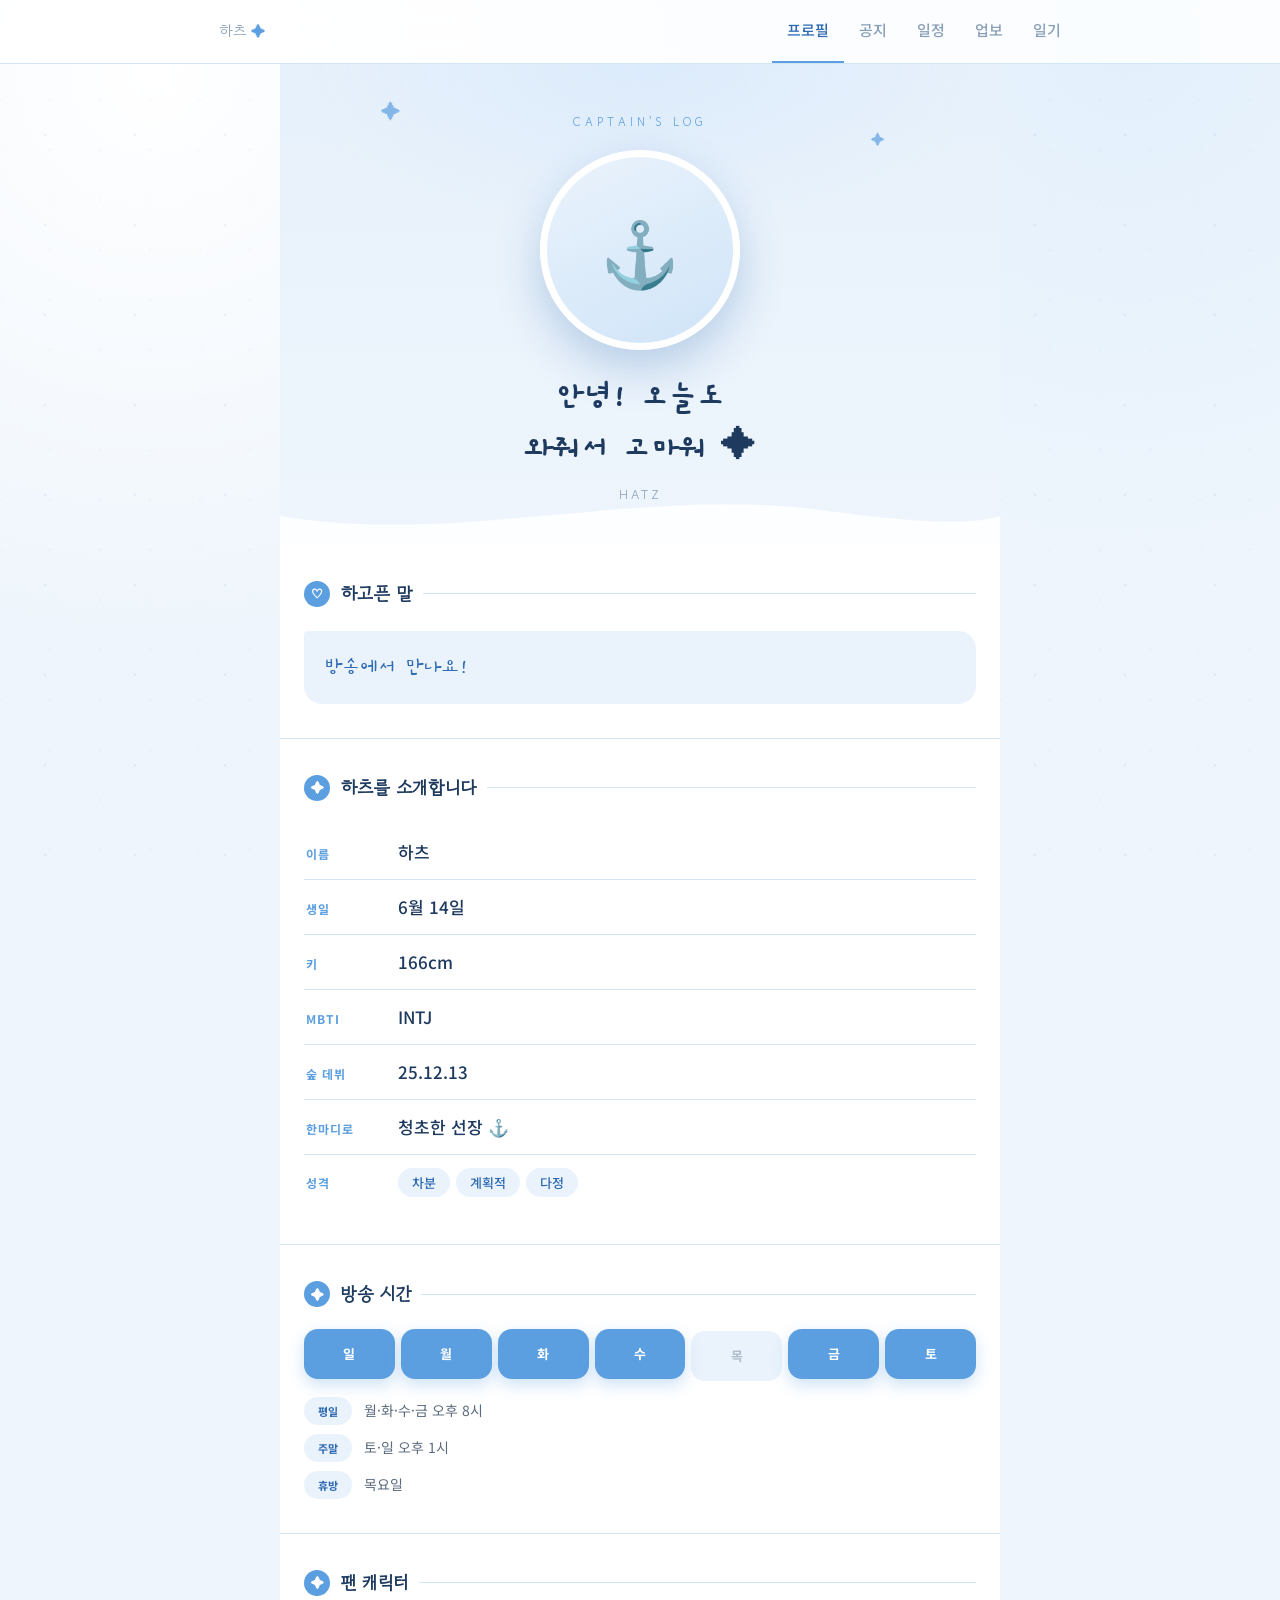
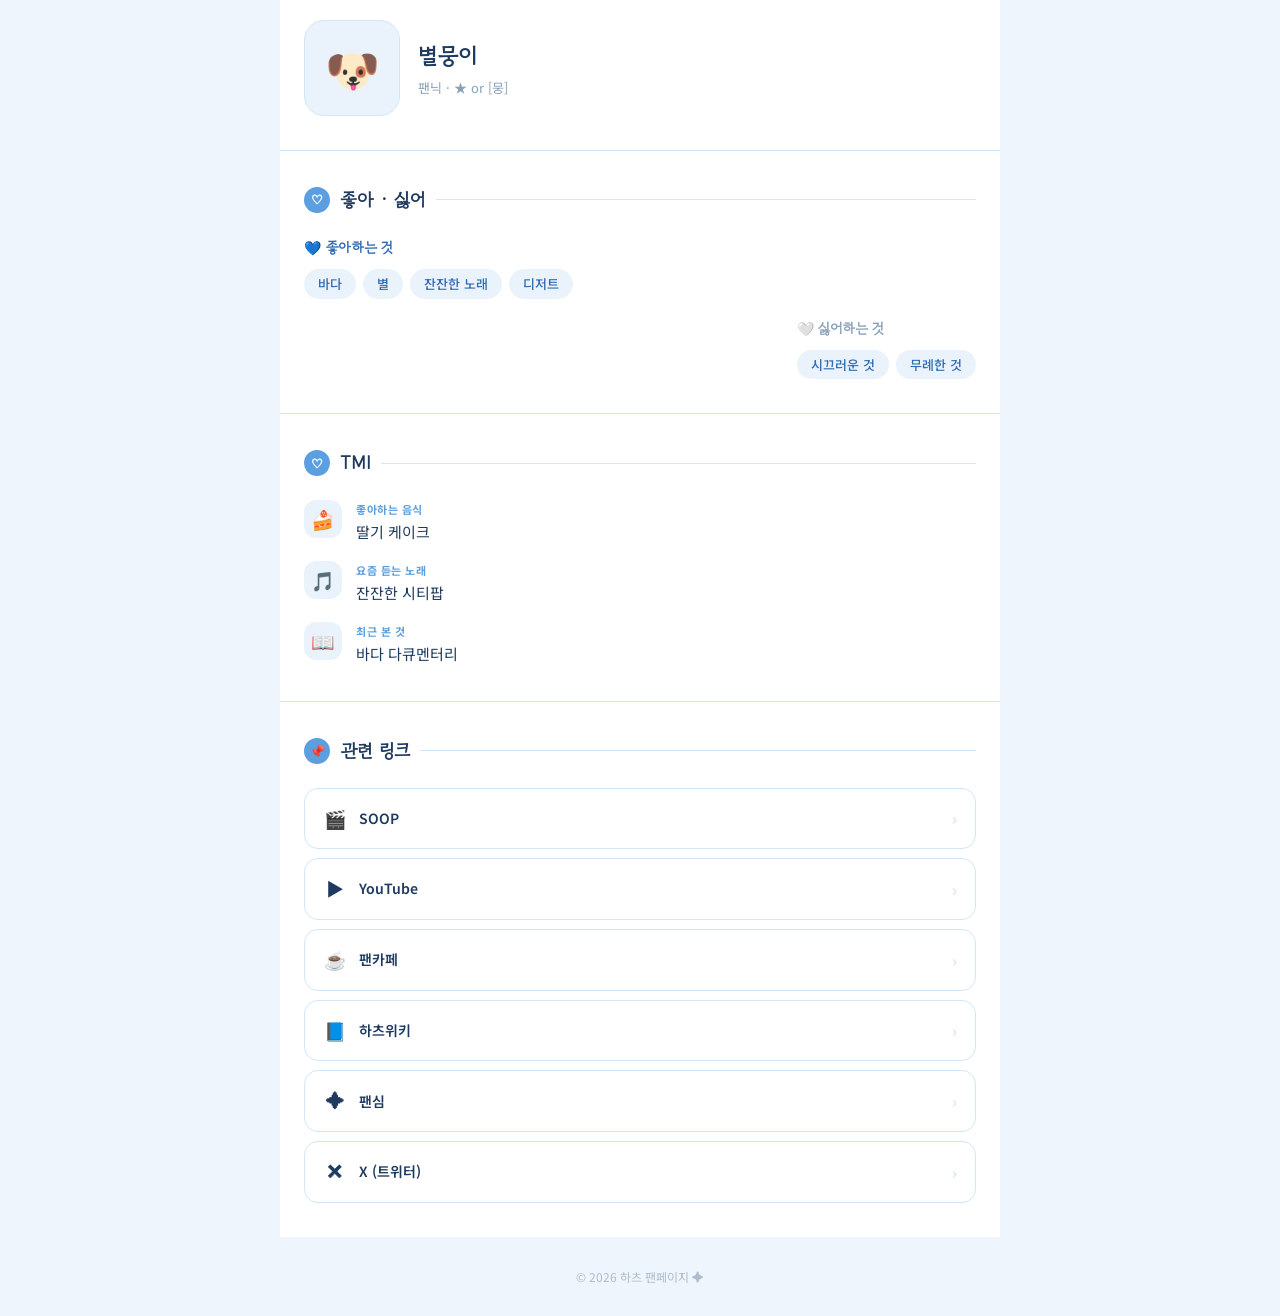
==== index.html @ 46e740e1 "Add files via upload" ====
<!DOCTYPE html>
<html lang="ko">
<head>
  <meta charset="UTF-8">
  <meta name="viewport" content="width=device-width, initial-scale=1.0">
  <title>하츠 ✦</title>
  <link rel="preconnect" href="https://fonts.googleapis.com">
  <link rel="preconnect" href="https://fonts.gstatic.com" crossorigin>
  <link href="https://fonts.googleapis.com/css2?family=Gaegu:wght@400;700&family=Gowun+Dodum&family=Noto+Sans+KR:wght@300;400;500;700&display=swap" rel="stylesheet">
  <link rel="stylesheet" href="style.css">
  <style>
    body { padding: 0; }
    .stage { position: relative; z-index: 1; max-width: 720px; margin: 0 auto; }

    /* ===== 히어로 (풀블리드) ===== */
    .hero {
      position: relative; text-align: center;
      padding: 48px 22px 40px;
      overflow: hidden;
    }
    .hero::before {
      content: ''; position: absolute; inset: 0; z-index: -1;
      background:
        radial-gradient(ellipse 70% 50% at 50% 0%, #dcebfb 0%, transparent 70%),
        linear-gradient(180deg, #e7f1fb 0%, var(--ice-bg) 100%);
    }
    .hero-wave {
      position: absolute; left: 0; right: 0; bottom: -1px; z-index: -1;
      width: 100%; height: 60px; display: block;
    }
    .eyebrow {
      font-family: var(--serif); font-size: 12px; letter-spacing: 4px;
      color: var(--ice); text-transform: uppercase; margin-bottom: 18px;
    }
    .portrait {
      width: 200px; height: 200px; margin: 0 auto 22px;
      border-radius: 50%; overflow: hidden; position: relative;
      border: 7px solid #fff;
      box-shadow: 0 18px 44px rgba(47,107,179,0.28);
      background: linear-gradient(155deg, #eaf3fc, #cfe4f8);
      display: flex; align-items: center; justify-content: center; font-size: 64px;
    }
    .portrait img { width: 100%; height: 100%; object-fit: cover; }
    .portrait-ring {
      position: absolute; inset: -16px; border-radius: 50%;
      border: 1.5px dashed rgba(91,159,224,0.4); z-index: 2; pointer-events: none;
    }
    .hero-star { position: absolute; top: 30px; font-size: 20px; color: var(--ice); opacity: 0.7; }
    .quote {
      font-family: var(--hand); font-weight: 700;
      font-size: clamp(26px, 7vw, 34px); color: var(--ice-ink);
      line-height: 1.5; margin-bottom: 10px;
    }
    .hero-name {
      font-family: var(--serif); font-size: 13px; letter-spacing: 3px;
      color: var(--silver);
    }
    .hero-sub {
      display: inline-block; margin-top: 14px;
      font-family: var(--hand); font-size: 18px; color: var(--ice-deep);
      background: rgba(255,255,255,0.7); border: 1px solid var(--ice-light);
      padding: 4px 16px; border-radius: 999px;
    }
    .hero-sub:empty { display: none; }

    /* ===== 섹션 공통 ===== */
    .sec { padding: 34px 24px; position: relative; }
    .sec + .sec { border-top: 1px solid var(--ice-light); }
    .sec-label {
      display: flex; align-items: center; gap: 10px;
      font-family: var(--serif); font-size: 18px; font-weight: 700;
      color: var(--ice-ink); margin-bottom: 22px;
    }
    .sec-label .mk {
      font-size: 13px; color: #fff; background: var(--ice);
      width: 26px; height: 26px; border-radius: 50%;
      display: inline-flex; align-items: center; justify-content: center; flex-shrink: 0;
    }
    .sec-label .ln { flex: 1; height: 1px; background: var(--ice-light); }

    /* 말풍선 */
    .speech {
      font-family: var(--hand); font-size: 22px; line-height: 1.7;
      color: var(--ice-deep); white-space: pre-wrap;
      background: var(--ice-soft); border-radius: 4px 18px 18px 18px;
      padding: 18px 20px; position: relative;
    }

    /* 프로필 명세 (라인 리스트) */
    .spec { display: flex; flex-direction: column; }
    .spec-row {
      display: flex; align-items: baseline; gap: 16px;
      padding: 13px 2px; border-bottom: 1px solid var(--ice-light);
    }
    .spec-row:last-child { border-bottom: none; }
    .spec-key {
      width: 76px; flex-shrink: 0; font-size: 12px; font-weight: 700;
      color: var(--ice); letter-spacing: 1px;
    }
    .spec-val { font-size: 17px; color: var(--ice-ink); font-weight: 500; }
    .spec-tags { display: flex; flex-wrap: wrap; gap: 6px; }

    /* 타임테이블 스트립 */
    .week { display: flex; gap: 6px; }
    .wd {
      flex: 1; text-align: center; padding: 14px 0;
      border-radius: var(--radius-md); background: var(--ice-soft);
      color: var(--silver-lt); font-size: 13px; font-weight: 700;
      transition: all var(--transition);
    }
    .wd.on { background: var(--ice); color: #fff; box-shadow: 0 6px 16px rgba(91,159,224,0.3); transform: translateY(-2px); }
    .times { margin-top: 16px; display: flex; flex-direction: column; gap: 9px; }
    .trow { display: flex; align-items: center; gap: 12px; font-size: 14px; color: var(--text-mid); }
    .ttag {
      flex-shrink: 0; width: 48px; text-align: center;
      font-size: 11px; font-weight: 700; color: var(--ice-deep);
      background: var(--ice-soft); padding: 5px 0; border-radius: 999px;
    }

    /* 팬 캐릭터 */
    .fan { display: flex; gap: 18px; align-items: center; flex-wrap: wrap; }
    .fan-thumb {
      width: 96px; height: 96px; border-radius: 20px; flex-shrink: 0;
      object-fit: cover; border: 1px solid var(--ice-light); background: #fff;
    }
    .fan-emoji {
      width: 96px; height: 96px; border-radius: 20px; flex-shrink: 0;
      display: flex; align-items: center; justify-content: center; font-size: 44px;
      background: var(--ice-soft); border: 1px solid var(--ice-light);
    }
    .fan-info { flex: 1; min-width: 140px; }
    .fan-name { font-family: var(--serif); font-size: 22px; font-weight: 700; color: var(--ice-ink); }
    .fan-nick { font-size: 13px; color: var(--silver); margin-top: 4px; }

    /* 좋아/싫어 (비대칭) */
    .pref { display: flex; flex-direction: column; gap: 18px; }
    .pref-head { font-family: var(--serif); font-size: 14px; font-weight: 700; margin-bottom: 10px; display: flex; align-items: center; gap: 7px; }
    .pref-good .pref-head { color: var(--ice-deep); }
    .pref-bad .pref-head { color: var(--silver); }
    .pref-good { align-self: flex-start; max-width: 88%; }
    .pref-bad { align-self: flex-end; max-width: 88%; text-align: right; }
    .chips { display: flex; flex-wrap: wrap; gap: 7px; }
    .pref-bad .chips { justify-content: flex-end; }

    /* TMI */
    .tmi { display: flex; flex-direction: column; gap: 16px; }
    .tmi-row { display: flex; gap: 14px; align-items: flex-start; }
    .tmi-ic {
      width: 38px; height: 38px; border-radius: 12px; flex-shrink: 0;
      background: var(--ice-soft); display: flex; align-items: center; justify-content: center; font-size: 19px;
    }
    .tmi-k { font-size: 11px; color: var(--ice); font-weight: 700; letter-spacing: 0.5px; }
    .tmi-v { font-size: 15px; color: var(--ice-ink); margin-top: 2px; }

    /* 링크 (풀폭 리스트) */
    .links { display: flex; flex-direction: column; gap: 9px; }
    .lk {
      display: flex; align-items: center; gap: 12px;
      padding: 15px 18px; border-radius: var(--radius-md);
      background: #fff; border: 1px solid var(--ice-light);
      text-decoration: none; color: var(--ice-ink); font-weight: 600; font-size: 14px;
      transition: all var(--transition);
    }
    .lk:hover { border-color: var(--ice); background: var(--ice-soft); transform: translateX(4px); }
    .lk .lk-ic { font-size: 18px; width: 24px; text-align: center; }
    .lk .lk-go { margin-left: auto; color: var(--ice-light); font-size: 16px; }
    .lk:hover .lk-go { color: var(--ice); }

    .foot { text-align: center; padding: 30px; font-size: 12px; color: var(--silver-lt); }
  </style>
</head>
<body>

<nav class="nav"><div class="nav-inner">
  <a href="index.html" class="nav-logo">하츠 <span class="star">✦</span></a>
  <a href="index.html" class="active">프로필</a>
  <a href="notice/">공지</a>
  <a href="schedule/">일정</a>
  <a href="work/">업보</a>
  <a href="diary/">일기</a>
</div></nav>

<div class="stage">

  <!-- 히어로 -->
  <header class="hero">
    <span class="hero-star" style="left:14%">✦</span>
    <span class="hero-star" style="right:16%;top:64px;font-size:14px">✦</span>
    <div class="eyebrow">Captain's Log</div>
    <div class="portrait">
      <span class="portrait-ring"></span>
      <img id="portrait" src="" alt="" style="display:none" onerror="this.style.display='none';this.parentNode.querySelector('.ph').style.display='flex'">
      <span class="ph" style="display:flex;align-items:center;justify-content:center;width:100%;height:100%">⚓</span>
    </div>
    <div class="quote" id="quote">안녕! 오늘도<br>와줘서 고마워 ✦</div>
    <div class="hero-name" id="hero-name">HATZ</div>
    <div class="hero-sub" id="head-sub"></div>
    <svg class="hero-wave" viewBox="0 0 720 60" preserveAspectRatio="none"><path d="M0,30 C180,60 360,0 540,24 C630,36 690,40 720,30 L720,60 L0,60 Z" fill="#ffffff" opacity="0.9"/></svg>
  </header>

  <!-- 하고픈 말 -->
  <section class="sec" style="background:#fff">
    <div class="sec-label"><span class="mk">♡</span> 하고픈 말 <span class="ln"></span></div>
    <div class="speech" id="msg">방송에서 만나요!</div>
  </section>

  <!-- 소개 -->
  <section class="sec" style="background:#fff">
    <div class="sec-label"><span class="mk">✦</span> 하츠를 소개합니다 <span class="ln"></span></div>
    <div class="spec">
      <div class="spec-row"><span class="spec-key">이름</span><span class="spec-val" id="info-name">하츠</span></div>
      <div class="spec-row"><span class="spec-key">생일</span><span class="spec-val" id="info-birth">6월 14일</span></div>
      <div class="spec-row"><span class="spec-key">키</span><span class="spec-val" id="info-height">166cm</span></div>
      <div class="spec-row"><span class="spec-key">MBTI</span><span class="spec-val" id="info-mbti">INTJ</span></div>
      <div class="spec-row"><span class="spec-key">숲 데뷔</span><span class="spec-val" id="info-debut">25.12.13</span></div>
      <div class="spec-row"><span class="spec-key">한마디로</span><span class="spec-val" id="info-catchphrase">청초한 선장 ⚓</span></div>
      <div class="spec-row"><span class="spec-key">성격</span><span class="spec-tags" id="info-tags"><span class="tag">차분</span><span class="tag">계획적</span><span class="tag">다정</span></span></div>
    </div>
  </section>

  <!-- 방송 시간 -->
  <section class="sec" style="background:#fff">
    <div class="sec-label"><span class="mk">✦</span> 방송 시간 <span class="ln"></span></div>
    <div class="week">
      <div class="wd" id="day-0">일</div><div class="wd" id="day-1">월</div><div class="wd" id="day-2">화</div>
      <div class="wd" id="day-3">수</div><div class="wd" id="day-4">목</div><div class="wd" id="day-5">금</div><div class="wd" id="day-6">토</div>
    </div>
    <div class="times">
      <div class="trow"><span class="ttag">평일</span><span id="time-weekday">월·화·수·금 오후 8시</span></div>
      <div class="trow"><span class="ttag">주말</span><span id="time-weekend">토·일 오후 1시</span></div>
      <div class="trow"><span class="ttag">휴방</span><span id="time-off">목요일</span></div>
    </div>
  </section>

  <!-- 팬 캐릭터 -->
  <section class="sec" style="background:#fff">
    <div class="sec-label"><span class="mk">✦</span> 팬 캐릭터 <span class="ln"></span></div>
    <div class="fan">
      <img id="fan-img" class="fan-thumb" src="" alt="" style="display:none" onerror="this.style.display='none';document.getElementById('fan-emoji').style.display='flex'">
      <div class="fan-emoji" id="fan-emoji">🐶</div>
      <div class="fan-info">
        <div class="fan-name" id="fan-name">별뭉이</div>
        <div class="fan-nick">팬닉 · <span id="fan-nick">★ or [뭉]</span></div>
      </div>
    </div>
  </section>

  <!-- 좋아/싫어 -->
  <section class="sec" style="background:#fff">
    <div class="sec-label"><span class="mk">♡</span> 좋아 · 싫어 <span class="ln"></span></div>
    <div class="pref">
      <div class="pref-good">
        <div class="pref-head">💙 좋아하는 것</div>
        <div class="chips">
          <span class="tag" id="like1">바다</span><span class="tag" id="like2">별</span>
          <span class="tag" id="like3">잔잔한 노래</span><span class="tag" id="like4">디저트</span>
        </div>
      </div>
      <div class="pref-bad">
        <div class="pref-head">🤍 싫어하는 것</div>
        <div class="chips">
          <span class="tag bad" id="dislike1">시끄러운 것</span><span class="tag bad" id="dislike2">무례한 것</span>
        </div>
      </div>
    </div>
  </section>

  <!-- TMI -->
  <section class="sec" style="background:#fff">
    <div class="sec-label"><span class="mk">♡</span> TMI <span class="ln"></span></div>
    <div class="tmi">
      <div class="tmi-row"><span class="tmi-ic">🍰</span><div><div class="tmi-k">좋아하는 음식</div><div class="tmi-v" id="tmi-food">딸기 케이크</div></div></div>
      <div class="tmi-row"><span class="tmi-ic">🎵</span><div><div class="tmi-k">요즘 듣는 노래</div><div class="tmi-v" id="tmi-song">잔잔한 시티팝</div></div></div>
      <div class="tmi-row"><span class="tmi-ic">📖</span><div><div class="tmi-k">최근 본 것</div><div class="tmi-v" id="tmi-book">바다 다큐멘터리</div></div></div>
    </div>
  </section>

  <!-- 링크 -->
  <section class="sec" style="background:#fff">
    <div class="sec-label"><span class="mk">📌</span> 관련 링크 <span class="ln"></span></div>
    <div class="links">
      <a id="link-soop" class="lk" href="#" target="_blank"><span class="lk-ic">🎬</span> SOOP <span class="lk-go">›</span></a>
      <a id="link-youtube" class="lk" href="#" target="_blank"><span class="lk-ic">▶</span> YouTube <span class="lk-go">›</span></a>
      <a id="link-fancafe" class="lk" href="#" target="_blank"><span class="lk-ic">☕</span> 팬카페 <span class="lk-go">›</span></a>
      <a id="link-wiki" class="lk" href="#" target="_blank"><span class="lk-ic">📘</span> 하츠위키 <span class="lk-go">›</span></a>
      <a id="link-fancim" class="lk" href="#" target="_blank"><span class="lk-ic">✦</span> 팬심 <span class="lk-go">›</span></a>
      <a id="link-x" class="lk" href="#" target="_blank"><span class="lk-ic">✕</span> X (트위터) <span class="lk-go">›</span></a>
    </div>
  </section>

  <div class="foot">© 2026 하츠 팬페이지 ✦</div>
</div>

<script src="https://cdn.jsdelivr.net/npm/@supabase/supabase-js@2/dist/umd/supabase.min.js"></script>
<script src="supabase.js"></script>
<script>
  const defaults = {
    'head-sub': '', quote: '안녕! 오늘도\n와줘서 고마워 ✦', 'hero-name': 'HATZ',
    msg: '방송에서 만나요!', avatar: '',
    'info-name': '하츠', 'info-birth': '6월 14일', 'info-height': '166cm',
    'info-mbti': 'INTJ', 'info-debut': '25.12.13', 'info-catchphrase': '청초한 선장 ⚓',
    'info-tags': '차분,계획적,다정',
    days: '0,1,2,3,5,6',
    'time-weekday': '월·화·수·금 오후 8시', 'time-weekend': '토·일 오후 1시', 'time-off': '목요일',
    'fan-name': '별뭉이', 'fan-nick': '★ or [뭉]', 'fan-img': '',
    like1: '바다', like2: '별', like3: '잔잔한 노래', like4: '디저트',
    dislike1: '시끄러운 것', dislike2: '무례한 것',
    'tmi-food': '딸기 케이크', 'tmi-song': '잔잔한 시티팝', 'tmi-book': '바다 다큐멘터리',
    'link-soop': '#', 'link-youtube': '#', 'link-fancafe': '#', 'link-wiki': '#', 'link-fancim': '#', 'link-x': '#',
  };
  const setText = (id, v) => { const el = document.getElementById(id); if (el) el.textContent = v; };

  async function load() {
    let saved = {};
    try {
      const { data, error } = await db.from('profile').select('data').eq('id', 1);
      if (error) console.log('profile error:', error);
      if (data && data.length > 0 && data[0].data) saved = data[0].data;
    } catch (e) { console.log('profile load error', e); }
    const d = { ...defaults, ...saved };

    if (d.avatar) { const i = document.getElementById('portrait'); i.src = d.avatar; i.style.display = 'block'; i.parentNode.querySelector('.ph').style.display = 'none'; }
    if (d['fan-img']) { const fi = document.getElementById('fan-img'); fi.src = d['fan-img']; fi.style.display = 'block'; document.getElementById('fan-emoji').style.display = 'none'; }

    document.getElementById('head-sub').textContent = d['head-sub'] || '';
    document.getElementById('quote').innerHTML = (d.quote || '').replace(/\n/g, '<br>');
    document.getElementById('msg').innerHTML = (d.msg || '').replace(/\n/g, '<br>');

    ['hero-name','info-name','info-birth','info-height','info-mbti','info-debut','info-catchphrase',
     'time-weekday','time-weekend','time-off','fan-name','fan-nick',
     'like1','like2','like3','like4','dislike1','dislike2','tmi-food','tmi-song','tmi-book'].forEach(id => setText(id, d[id]));

    const tagsEl = document.getElementById('info-tags');
    if (tagsEl && d['info-tags']) tagsEl.innerHTML = d['info-tags'].split(',').map(t => `<span class="tag">${t.trim()}</span>`).join('');

    ['soop','youtube','fancafe','wiki','fancim','x'].forEach(k => {
      const el = document.getElementById('link-' + k);
      if (el && d['link-' + k] && d['link-' + k] !== '#') el.href = d['link-' + k];
    });

    const onDays = (d.days || '').split(',').map(x => x.trim());
    for (let i = 0; i <= 6; i++) { const c = document.getElementById('day-' + i); if (c) c.className = 'wd' + (onDays.includes(String(i)) ? ' on' : ''); }
  }
  load();
  enableIframeAutoHeight();
</script>
</body>
</html>
---- style.css ----
/* =============================================
   하츠 팬페이지 — 공통 디자인 시스템
   화이트 + 아이스블루 (청초)
   ============================================= */

:root {
  --ice:        #5b9fe0;   /* 메인 포인트 (캐릭터 눈색) */
  --ice-deep:   #2f6bb3;   /* 진한 포인트 */
  --ice-ink:    #1e3a5f;   /* 제목 텍스트 */
  --ice-soft:   #eaf3fc;   /* 아주 옅은 블루 채움 */
  --ice-light:  #d3e6f7;   /* 보더/태그 */
  --ice-bg:     #eef5fc;   /* 페이지 배경 */
  --ice-card:   #ffffff;   /* 카드 */
  --silver:     #8aa0b8;   /* 보조 텍스트 */
  --silver-lt:  #aebccc;
  --text:       #2a3a4d;
  --text-mid:   #5b6a7d;
  --white:      #ffffff;

  --radius-lg:  22px;
  --radius-md:  14px;
  --radius-sm:  10px;
  --shadow:     0 6px 28px rgba(91, 159, 224, 0.10);
  --shadow-hover:0 12px 40px rgba(91, 159, 224, 0.20);
  --transition: 0.2s ease;

  --serif: 'Gowun Dodum', sans-serif;
  --hand:  'Gaegu', cursive;
}

* { margin: 0; padding: 0; box-sizing: border-box; }
html { scroll-behavior: smooth; }

body {
  font-family: 'Noto Sans KR', sans-serif;
  background:
    radial-gradient(circle at 12% 8%, #ffffff 0%, transparent 42%),
    radial-gradient(circle at 88% 4%, #e3f0fc 0%, transparent 38%),
    var(--ice-bg);
  background-attachment: fixed;
  color: var(--text);
  min-height: 100vh;
  line-height: 1.65;
}

/* ── 배경 별/눈송이 장식 ── */
body::before {
  content: '';
  position: fixed; inset: 0;
  pointer-events: none; z-index: 0;
  background-image:
    radial-gradient(circle, rgba(91,159,224,0.18) 1.5px, transparent 1.6px),
    radial-gradient(circle, rgba(91,159,224,0.10) 1px, transparent 1.1px);
  background-size: 90px 90px, 50px 50px;
  background-position: 0 0, 25px 25px;
  opacity: 0.6;
}

/* ── 상단 네비게이션 ── */
.nav {
  position: sticky; top: 0; z-index: 200;
  background: rgba(255, 255, 255, 0.82);
  backdrop-filter: blur(16px);
  -webkit-backdrop-filter: blur(16px);
  border-bottom: 1px solid var(--ice-light);
  display: flex; justify-content: center;
}
.nav-inner {
  display: flex; align-items: center;
  max-width: 900px; width: 100%;
  padding: 0 14px;
}
a.nav-logo {
  font-family: var(--serif);
  font-size: 27px; font-weight: 700;
  color: var(--ice-deep);
  margin-right: auto;
  padding: 14px 6px;
  line-height: 1;
  text-decoration: none;
  white-space: nowrap; flex-shrink: 0;
  letter-spacing: -0.5px;
}
a.nav-logo .star { color: var(--ice); }
.nav a {
  padding: 18px 15px;
  font-size: 15px; font-weight: 500;
  color: var(--silver);
  text-decoration: none;
  border-bottom: 2.5px solid transparent;
  transition: color var(--transition), border-color var(--transition);
  white-space: nowrap;
}
.nav a:hover { color: var(--ice-deep); }
.nav a.active {
  color: var(--ice-deep);
  border-bottom-color: var(--ice);
}

/* ── 본문 컨테이너 ── */
.container {
  position: relative; z-index: 1;
  max-width: 900px; margin: 0 auto;
  padding: 30px 16px 90px;
  display: flex; flex-direction: column; gap: 16px;
}

/* ── 공통 카드 ── */
.card {
  background: var(--ice-card);
  border-radius: var(--radius-lg);
  border: 1px solid var(--ice-light);
  box-shadow: var(--shadow);
  padding: 24px;
  transition: box-shadow var(--transition), transform var(--transition);
}
.card:hover { box-shadow: var(--shadow-hover); }

.card-title {
  font-family: var(--serif);
  font-size: 18px; font-weight: 700;
  color: var(--ice-ink);
  margin-bottom: 18px;
  display: flex; align-items: center; gap: 9px;
}
.card-title .ic { color: var(--ice); font-size: 17px; }
.card-sub {
  font-family: var(--hand);
  font-size: 19px; color: var(--ice-deep);
  margin-left: 6px; font-weight: 400;
}

/* ── 버튼 ── */
.btn {
  display: inline-flex; align-items: center; justify-content: center; gap: 6px;
  padding: 10px 22px; border-radius: 999px;
  font-size: 13px; font-weight: 600;
  cursor: pointer; border: none; text-decoration: none;
  transition: background var(--transition), transform var(--transition), box-shadow var(--transition);
}
.btn:hover { transform: translateY(-2px); }
.btn-primary { background: var(--ice); color: #fff; }
.btn-primary:hover { background: var(--ice-deep); box-shadow: var(--shadow-hover); }
.btn-outline { background: transparent; border: 1.5px solid var(--ice-light); color: var(--ice-deep); }
.btn-outline:hover { background: var(--ice-soft); }

/* ── 배지/태그 ── */
.badge { display: inline-block; padding: 3px 13px; border-radius: 999px; font-size: 12px; font-weight: 600; }
.badge-ice { background: var(--ice-soft); color: var(--ice-deep); }
.tag {
  background: var(--ice-soft); color: var(--ice-deep);
  border-radius: 999px; padding: 4px 14px;
  font-size: 13px; font-weight: 500;
}

/* ── 테이블 ── */
.table-wrap { overflow-x: auto; }
table { width: 100%; border-collapse: collapse; font-size: 13px; }
th {
  padding: 11px 12px; background: var(--ice-soft);
  color: var(--ice-deep); font-weight: 700;
  text-align: left; font-size: 12px;
}
th:first-child { border-radius: var(--radius-sm) 0 0 var(--radius-sm); }
th:last-child  { border-radius: 0 var(--radius-sm) var(--radius-sm) 0; }
td { padding: 12px; border-bottom: 1px solid var(--ice-light); color: var(--text-mid); vertical-align: middle; }
tr:last-child td { border-bottom: none; }
tr:hover td { background: #f6fafe; }

/* ── 폼 ── */
.input {
  width: 100%; padding: 11px 14px;
  border-radius: var(--radius-sm);
  border: 1.5px solid var(--ice-light);
  font-size: 14px; font-family: inherit;
  outline: none; background: #fff;
  transition: border-color var(--transition), box-shadow var(--transition);
}
.input:focus { border-color: var(--ice); box-shadow: 0 0 0 3px rgba(91,159,224,0.15); }
.input-label {
  display: block; font-size: 11px; font-weight: 700;
  color: var(--ice); letter-spacing: 0.06em;
  margin-bottom: 6px; text-transform: uppercase;
}
.form-field { margin-bottom: 13px; }

/* ── 토스트 ── */
.toast {
  position: fixed; bottom: 30px; left: 50%;
  transform: translateX(-50%) translateY(20px);
  background: var(--ice-ink); color: #fff;
  padding: 12px 28px; border-radius: 999px;
  font-size: 13px; font-weight: 600;
  opacity: 0; transition: all 0.3s;
  pointer-events: none; z-index: 999; white-space: nowrap;
  box-shadow: var(--shadow-hover);
}
.toast.show { opacity: 1; transform: translateX(-50%) translateY(0); }

/* ── 빈 상태 ── */
.empty { text-align: center; padding: 44px 20px; color: var(--silver); font-size: 14px; }
.empty-icon { font-size: 34px; margin-bottom: 10px; opacity: 0.6; }

/* ── 페이지 타이틀 ── */
.page-title {
  font-family: var(--serif);
  font-size: 30px; font-weight: 700; color: var(--ice-ink);
  text-align: center; margin-bottom: 4px; letter-spacing: -0.5px;
}
.page-subtitle { font-size: 13px; color: var(--silver); text-align: center; margin-bottom: 10px; }

/* ── 스피너 ── */
.spinner {
  width: 28px; height: 28px;
  border: 3px solid var(--ice-light); border-top-color: var(--ice);
  border-radius: 50%; animation: spin 0.8s linear infinite; margin: 30px auto;
}
@keyframes spin { to { transform: rotate(360deg); } }

/* ── 페이지네이션 ── */
.pagination { display: flex; justify-content: center; gap: 6px; margin-top: 18px; }
.page-btn {
  width: 36px; height: 36px; border-radius: 50%;
  border: 1.5px solid var(--ice-light); background: #fff; color: var(--text-mid);
  font-size: 13px; font-weight: 600; cursor: pointer; transition: all var(--transition);
  display: flex; align-items: center; justify-content: center;
}
.page-btn:hover, .page-btn.active { background: var(--ice); color: #fff; border-color: var(--ice); }

/* ── 푸터 ── */
footer { text-align: center; padding: 26px; font-size: 12px; color: var(--silver-lt); position: relative; z-index: 1; }

/* ── 공통 게시물 이미지 ── */
.post-img { display: block; max-width: 100%; border-radius: var(--radius-md); margin-bottom: 12px; border: 1px solid var(--ice-light); }

/* ── 반응형 ── */
@media (max-width: 560px) {
  a.nav-logo { font-size: 22px; padding: 14px 4px; }
  .nav a { padding: 14px 9px; font-size: 13px; }
  .container { padding: 22px 12px 70px; }
  .card { padding: 18px 16px; }
  .page-title { font-size: 26px; }
}
@media (max-width: 400px) {
  a.nav-logo { font-size: 19px; }
  .nav a { padding: 13px 6px; font-size: 12px; }
}
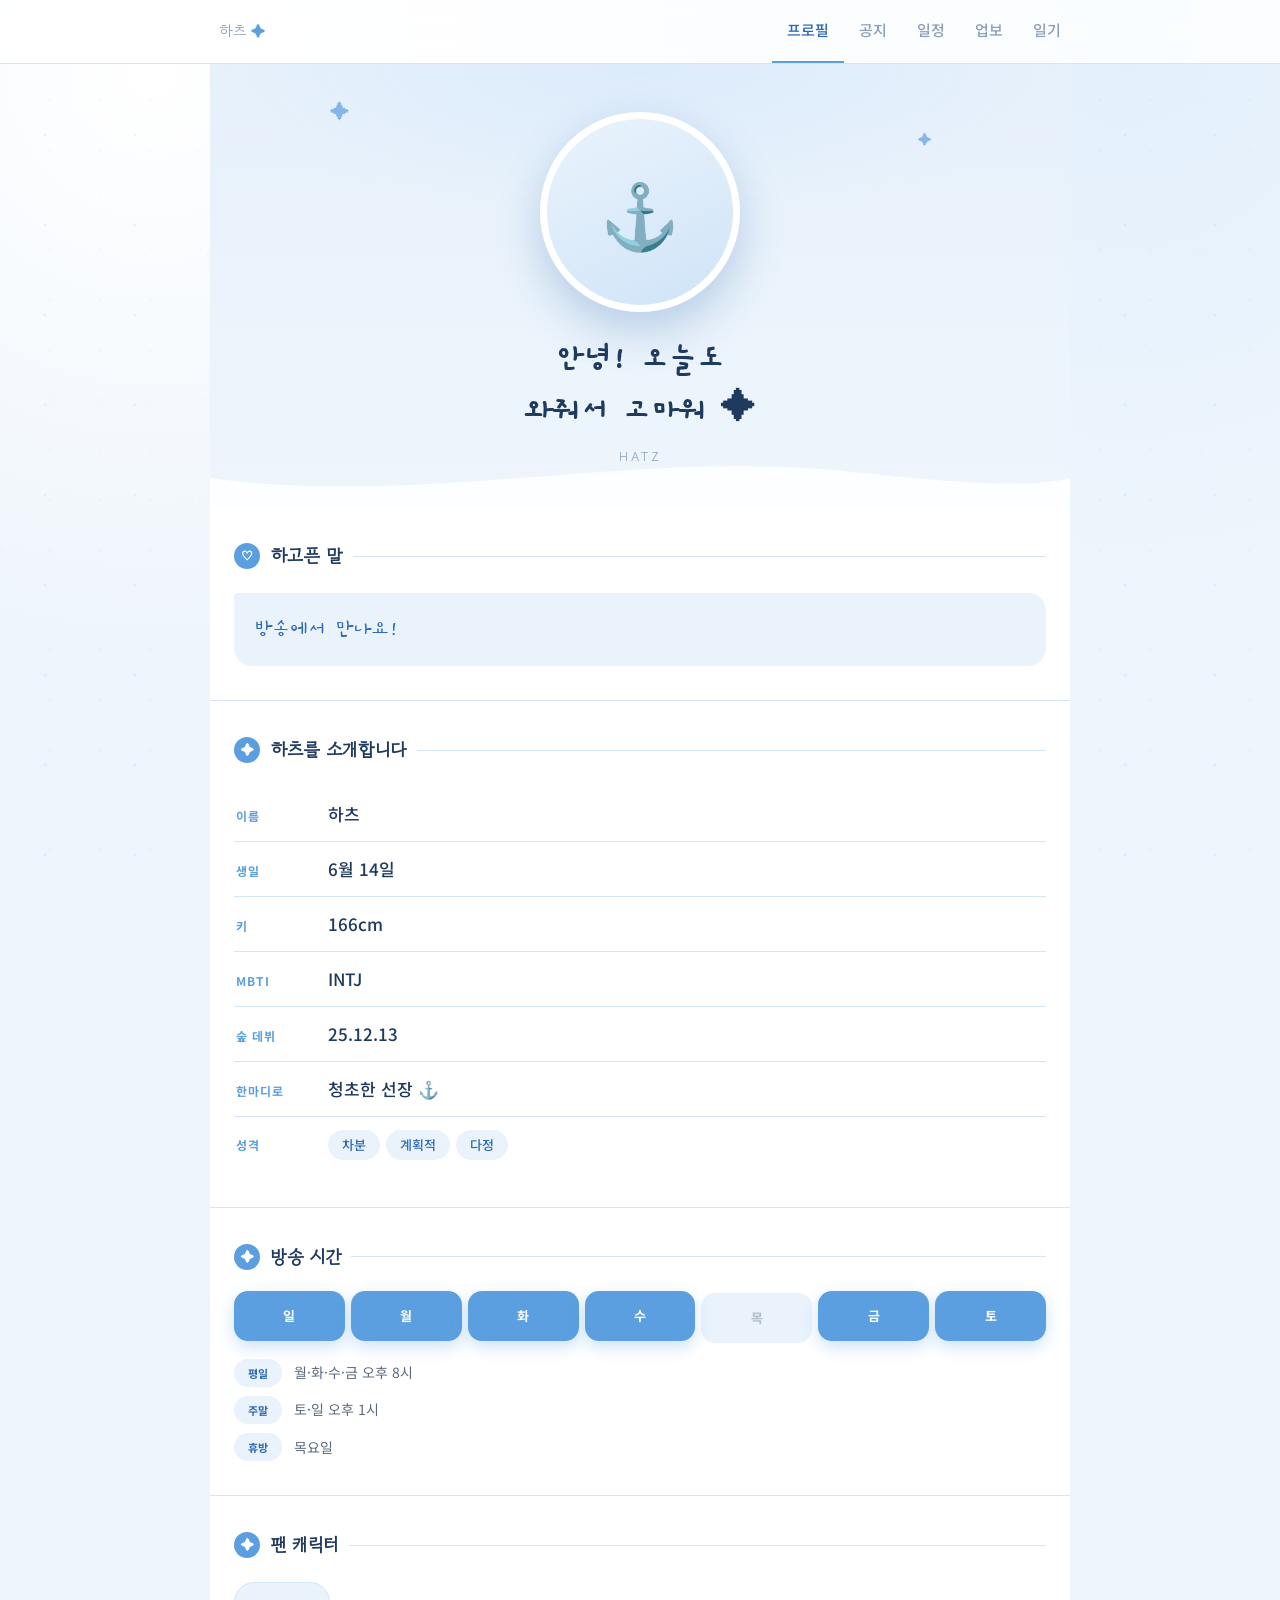
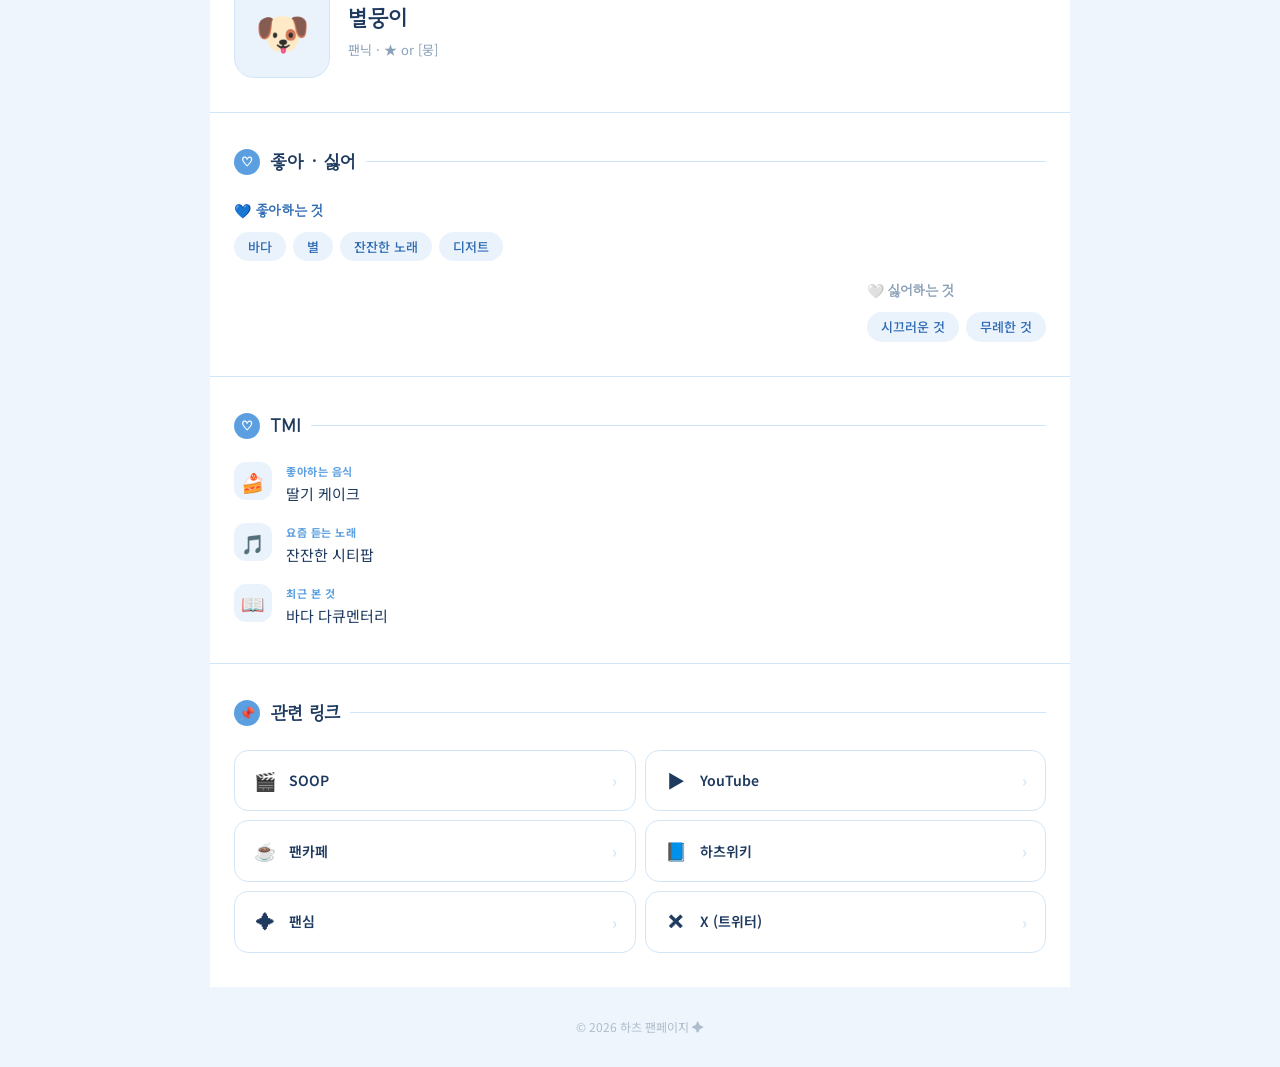
==== commit fe87f5ea: "Update index.html" ====
--- a/index.html
+++ b/index.html
@@ -10,7 +10,7 @@
   <link rel="stylesheet" href="style.css">
   <style>
     body { padding: 0; }
-    .stage { position: relative; z-index: 1; max-width: 720px; margin: 0 auto; }
+    .stage { position: relative; z-index: 1; max-width: 860px; margin: 0 auto; }
 
     /* ===== 히어로 (풀블리드) ===== */
     .hero {
@@ -153,7 +153,7 @@
     .tmi-v { font-size: 15px; color: var(--ice-ink); margin-top: 2px; }
 
     /* 링크 (풀폭 리스트) */
-    .links { display: flex; flex-direction: column; gap: 9px; }
+    .links { display: grid; grid-template-columns: 1fr 1fr; gap: 9px; }
     .lk {
       display: flex; align-items: center; gap: 12px;
       padding: 15px 18px; border-radius: var(--radius-md);
@@ -186,7 +186,6 @@
   <header class="hero">
     <span class="hero-star" style="left:14%">✦</span>
     <span class="hero-star" style="right:16%;top:64px;font-size:14px">✦</span>
-    <div class="eyebrow">Captain's Log</div>
     <div class="portrait">
       <span class="portrait-ring"></span>
       <img id="portrait" src="" alt="" style="display:none" onerror="this.style.display='none';this.parentNode.querySelector('.ph').style.display='flex'">
